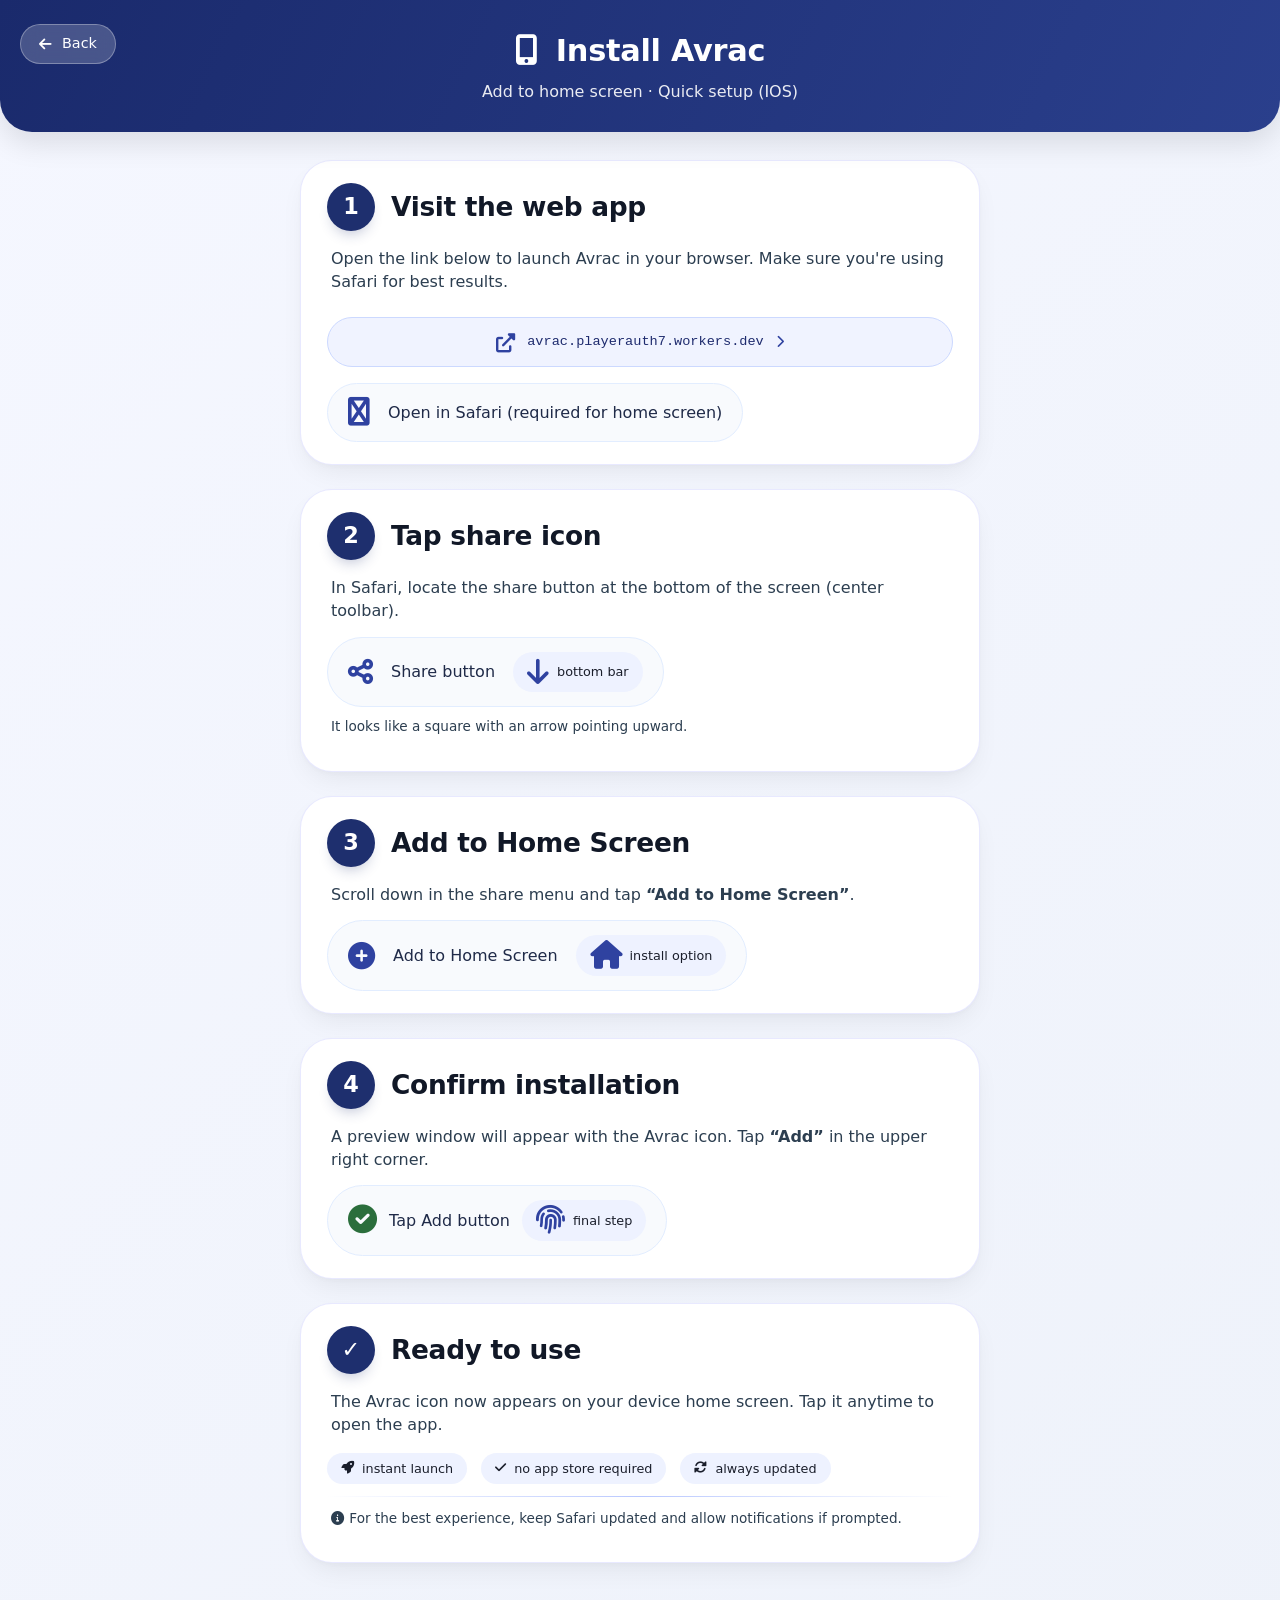
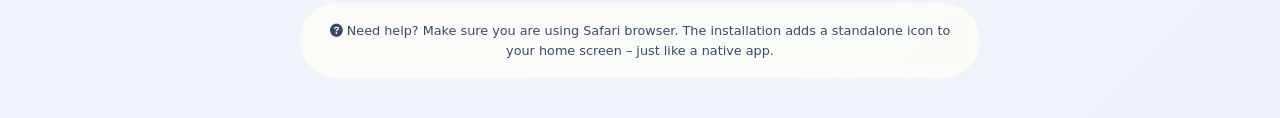
==== ios-pwa.html @ afd78d82 "Add files via upload" ====
<!DOCTYPE html>
<html lang="en">
<head>
  <meta charset="UTF-8" />
  <meta name="viewport" content="width=device-width, initial-scale=1.0, viewport-fit=cover" />
  <title>Avrac/IOS/PWA/Install</title>
  
  <!-- Font Awesome 6 (free) -->
  <link rel="stylesheet" href="https://cdnjs.cloudflare.com/ajax/libs/font-awesome/6.0.0-beta3/css/all.min.css">
  <link rel="stylesheet" href="ios-pwa.css"/>
</head>
<body>

<div class="app-header">
  <div class="back-button-container">
    <a href="index.html" class="back-btn">
      <i class="fas fa-arrow-left"></i> 
      <span>Back</span>
    </a>
  </div>
  <div class="header-title">
    <h1><i class="fas fa-mobile-alt" style="margin-right: 8px;"></i> Install Avrac</h1>
    <p>Add to home screen · Quick setup (IOS)</p>
  </div>
</div>

<div class="container">
  
  <!-- STEP 1 - direct link to visit -->
  <div class="step-card">
    <div class="step-header">
      <div class="step-number">1</div>
      <div class="step-title">Visit the web app</div>
    </div>
    <div class="step-desc">
      Open the link below to launch Avrac in your browser. Make sure you're using Safari for best results.
    </div>
    <a href="https://avrac.playerauth7.workers.dev" class="direct-link-btn" target="_blank" rel="noopener noreferrer">
      <i class="fas fa-external-link-alt"></i>
      <span class="link-url-text">avrac.playerauth7.workers.dev</span>
      <i class="fas fa-chevron-right" style="font-size: 0.8rem;"></i>
    </a>
    <div class="visual-hint" style="margin-top: 16px;">
      <i class="fas fa-safari"></i>
      <span class="visual-label">Open in Safari (required for home screen)</span>
    </div>
  </div>

  <!-- STEP 2 - share button visual (no emoji, font awesome) -->
  <div class="step-card">
    <div class="step-header">
      <div class="step-number">2</div>
      <div class="step-title">Tap share icon</div>
    </div>
    <div class="step-desc">
      In Safari, locate the share button at the bottom of the screen (center toolbar). 
    </div>
    <div class="visual-hint">
      <i class="fas fa-share-alt" style="font-size: 1.8rem;"></i>
      <span class="visual-label">Share button</span>
      <span class="badge-light"><i class="fas fa-arrow-down"></i> bottom bar</span>
    </div>
    <div class="step-desc" style="margin-top: 10px; font-size: 0.85rem;">
      It looks like a square with an arrow pointing upward.
    </div>
  </div>

  <!-- STEP 3 - add to home screen -->
  <div class="step-card">
    <div class="step-header">
      <div class="step-number">3</div>
      <div class="step-title">Add to Home Screen</div>
    </div>
    <div class="step-desc">
      Scroll down in the share menu and tap <strong>“Add to Home Screen”</strong>.
    </div>
    <div class="visual-hint">
      <i class="fas fa-plus-circle" style="font-size: 1.7rem;"></i>
      <span class="visual-label">Add to Home Screen</span>
      <span class="badge-light"><i class="fas fa-home"></i> install option</span>
    </div>
  </div>

  <!-- STEP 4 - confirm add -->
  <div class="step-card">
    <div class="step-header">
      <div class="step-number">4</div>
      <div class="step-title">Confirm installation</div>
    </div>
    <div class="step-desc">
      A preview window will appear with the Avrac icon. Tap <strong>“Add”</strong> in the upper right corner.
    </div>
    <div class="visual-hint" style="gap: 12px;">
      <i class="fas fa-check-circle" style="color: #2b6e3c;"></i>
      <span class="visual-label">Tap Add button</span>
      <span class="badge-light"><i class="fas fa-fingerprint"></i> final step</span>
    </div>
  </div>

  <!-- STEP 5 - completion / success card -->
  <div class="step-card">
    <div class="step-header">
      <div class="step-number">✓</div>
      <div class="step-title">Ready to use</div>
    </div>
    <div class="step-desc">
      The Avrac icon now appears on your device home screen. Tap it anytime to open the app.
    </div>
    <div style="display: flex; gap: 14px; flex-wrap: wrap; margin-top: 16px;">
      <div class="badge-light"><i class="fas fa-rocket"></i> instant launch</div>
      <div class="badge-light"><i class="fas fa-check"></i> no app store required</div>
      <div class="badge-light"><i class="fas fa-sync-alt"></i> always updated</div>
    </div>
    <hr>
    <div class="step-desc" style="font-size: 0.85rem; margin-top: 4px;">
      <i class="fas fa-info-circle"></i> For the best experience, keep Safari updated and allow notifications if prompted.
    </div>
  </div>

  <div class="footer-info">
    <i class="fas fa-question-circle"></i> Need help? Make sure you are using Safari browser.
    The installation adds a standalone icon to your home screen – just like a native app.
  </div>
</div>

<!-- No JavaScript used: pure HTML/CSS with Font Awesome icons and direct anchor links -->
</body>
</html>
---- ios-pwa.css ----
* {
      margin: 0;
      padding: 0;
      box-sizing: border-box;
    }

    body {
      background: linear-gradient(135deg, #f5f7ff 0%, #eef2fa 100%);
      font-family: system-ui, -apple-system, 'Segoe UI', 'Helvetica Neue', sans-serif;
      color: #1a1e2b;
      line-height: 1.5;
      min-height: 100vh;
    }

    /* animated header with gradient shift */
    .app-header {
      background: linear-gradient(115deg, #1a2a6c, #2a3f8c, #1a2a6c);
      background-size: 200% 200%;
      animation: headerGlow 10s ease infinite;
      color: white;
      padding: 28px 20px;
      text-align: center;
      position: relative;
      box-shadow: 0 12px 28px rgba(0, 0, 0, 0.1);
      border-bottom-left-radius: 32px;
      border-bottom-right-radius: 32px;
    }

    @keyframes headerGlow {
      0% { background-position: 0% 50%; }
      50% { background-position: 100% 50%; }
      100% { background-position: 0% 50%; }
    }

    .back-button-container {
      position: absolute;
      top: 24px;
      left: 20px;
      z-index: 10;
    }

    .back-btn {
      display: inline-flex;
      align-items: center;
      gap: 10px;
      background: rgba(255, 255, 255, 0.2);
      backdrop-filter: blur(8px);
      padding: 8px 18px;
      border-radius: 60px;
      color: white;
      text-decoration: none;
      font-weight: 500;
      font-size: 0.9rem;
      transition: all 0.25s ease;
      border: 1px solid rgba(255,255,255,0.3);
    }

    .back-btn i {
      font-size: 0.9rem;
      transition: transform 0.2s;
    }

    .back-btn:hover {
      background: rgba(255, 255, 255, 0.35);
      transform: translateX(-3px);
      border-color: rgba(255,255,255,0.6);
    }

    .back-btn:hover i {
      transform: translateX(-2px);
    }

    .header-title h1 {
      font-size: 1.9rem;
      font-weight: 620;
      letter-spacing: -0.3px;
      margin-bottom: 6px;
    }

    .header-title p {
      font-size: 1rem;
      opacity: 0.9;
      font-weight: 450;
    }

    .container {
      max-width: 720px;
      margin: 28px auto 40px;
      padding: 0 20px;
    }

    /* step cards with smooth entrance animation (pure CSS) */
    .step-card {
      background: white;
      border-radius: 32px;
      padding: 22px 26px;
      margin-bottom: 24px;
      box-shadow: 0 12px 28px -8px rgba(0, 0, 0, 0.08), 0 2px 4px rgba(0,0,0,0.02);
      transition: all 0.35s cubic-bezier(0.2, 0.9, 0.4, 1.1);
      border: 1px solid rgba(100, 108, 255, 0.15);
      animation: cardRise 0.5s cubic-bezier(0.2, 0.7, 0.3, 1) backwards;
    }

    @keyframes cardRise {
      0% {
        opacity: 0;
        transform: translateY(32px);
      }
      100% {
        opacity: 1;
        transform: translateY(0);
      }
    }

    .step-card:nth-child(1) { animation-delay: 0.05s; }
    .step-card:nth-child(2) { animation-delay: 0.13s; }
    .step-card:nth-child(3) { animation-delay: 0.21s; }
    .step-card:nth-child(4) { animation-delay: 0.29s; }
    .step-card:nth-child(5) { animation-delay: 0.37s; }

    .step-card:hover {
      transform: translateY(-5px);
      box-shadow: 0 24px 40px -12px rgba(26, 42, 108, 0.2);
      border-color: rgba(74, 108, 247, 0.3);
      background: #ffffff;
    }

    .step-header {
      display: flex;
      align-items: center;
      gap: 16px;
      margin-bottom: 16px;
      flex-wrap: wrap;
    }

    .step-number {
      background: #1e2f6e;
      width: 48px;
      height: 48px;
      display: inline-flex;
      align-items: center;
      justify-content: center;
      border-radius: 60px;
      color: white;
      font-weight: 700;
      font-size: 1.4rem;
      box-shadow: 0 8px 14px -6px rgba(30, 47, 110, 0.3);
      transition: transform 0.2s, background 0.2s;
    }

    .step-card:hover .step-number {
      background: #2f42a0;
      transform: scale(1.02);
    }

    .step-title {
      font-size: 1.65rem;
      font-weight: 650;
      letter-spacing: -0.3px;
      color: #111827;
    }

    .step-desc {
      color: #2c3e50;
      margin: 8px 0 12px 0;
      font-size: 1rem;
      font-weight: 460;
      line-height: 1.45;
      padding-left: 4px;
    }

    /* direct link button - clean, no js, just anchor */
    .direct-link-btn {
      display: inline-flex;
      align-items: center;
      justify-content: center;
      gap: 12px;
      background: #f0f3ff;
      border-radius: 80px;
      padding: 14px 24px;
      margin-top: 12px;
      text-decoration: none;
      font-weight: 600;
      font-size: 1rem;
      transition: all 0.25s;
      border: 1px solid #ccd9ff;
      color: #1e2b6e;
      width: 100%;
      max-width: 100%;
      box-sizing: border-box;
    }

    .direct-link-btn i {
      font-size: 1.2rem;
      color: #2f42a0;
    }

    .direct-link-btn:hover {
      background: #e8edff;
      border-color: #6c85e0;
      transform: scale(0.98);
      box-shadow: 0 6px 14px rgba(0, 0, 0, 0.05);
    }

    .link-url-text {
      font-family: 'SF Mono', 'Menlo', monospace;
      font-size: 0.85rem;
      word-break: break-all;
      font-weight: 500;
    }

    /* visual helper for share & add actions */
    .visual-hint {
      display: flex;
      align-items: center;
      gap: 18px;
      background: #f8fafd;
      padding: 14px 20px;
      border-radius: 80px;
      margin-top: 14px;
      width: fit-content;
      border: 1px solid #e2edff;
    }

    .visual-hint i {
      font-size: 1.8rem;
      color: #2f42a0;
    }

    .visual-label {
      font-weight: 520;
      color: #1f2a48;
    }

    .badge-light {
      background: #eef2ff;
      border-radius: 40px;
      padding: 6px 14px;
      font-size: 0.8rem;
      font-weight: 500;
      display: inline-flex;
      align-items: center;
      gap: 8px;
    }

    .footer-info {
      text-align: center;
      margin-top: 40px;
      padding: 18px 20px;
      background: rgba(255, 255, 245, 0.7);
      backdrop-filter: blur(4px);
      border-radius: 48px;
      font-size: 0.8rem;
      color: #3a4a6e;
    }

    hr {
      margin: 12px 0;
      border: 0;
      height: 1px;
      background: linear-gradient(90deg, transparent, #b9c8ff, transparent);
    }
/* dark mode support */
    @media (prefers-color-scheme: dark) {
      body {
        background: linear-gradient(135deg, #0f1222 0%, #0a0d1a 100%);
        color: #eef2ff;
      }
      .step-card {
        background: #191e30;
        border-color: #2a345a;
      }
      .step-card:hover {
        background: #20273f;
        border-color: #4a62b0;
      }
      .step-title {
        color: #f0f3ff;
      }
      .step-desc {
        color: #cbd5ff;
      }
      .direct-link-btn {
        background: #232b48;
        border-color: #3a4670;
        color: #c6dcff;
      }
      .direct-link-btn i {
        color: #9bb3f0;
      }
      .direct-link-btn:hover {
        background: #2e385e;
        border-color: #7085dd;
      }
      .visual-hint {
        background: #111625;
        border-color: #2b3458;
      }
      .visual-label {
        color: #cddcff;
      }
      .badge-light {
        background: #242d50;
        color: #e0eaff;
      }
      .footer-info {
        background: rgba(20, 25, 45, 0.8);
        color: #b7c3f0;
      }
      .step-number {
        background: #2a3d7a;
        box-shadow: 0 6px 12px rgba(0,0,0,0.3);
      }
      .back-btn {
        background: rgba(0, 0, 0, 0.45);
        border-color: rgba(255,255,255,0.2);
      }
    }

    /* responsive */
    @media (max-width: 550px) {
      .container {
        padding: 0 16px;
      }
      .step-card {
        padding: 18px 20px;
      }
      .step-title {
        font-size: 1.4rem;
      }
      .step-number {
        width: 42px;
        height: 42px;
        font-size: 1.2rem;
      }
      .back-btn {
        padding: 6px 14px;
        font-size: 0.8rem;
      }
      .back-button-container {
        top: 18px;
        left: 16px;
      }
      .header-title h1 {
        font-size: 1.6rem;
      }
    }

    /* subtle pulse for the last step */
    @keyframes gentleGlow {
      0% { box-shadow: 0 0 0 0 rgba(70, 100, 210, 0.2); }
      70% { box-shadow: 0 0 0 8px rgba(70, 100, 210, 0); }
      100% { box-shadow: 0 0 0 0 rgba(70, 100, 210, 0); }
    }
    .step-card:last-child .step-number {
      animation: gentleGlow 2s infinite;
    }
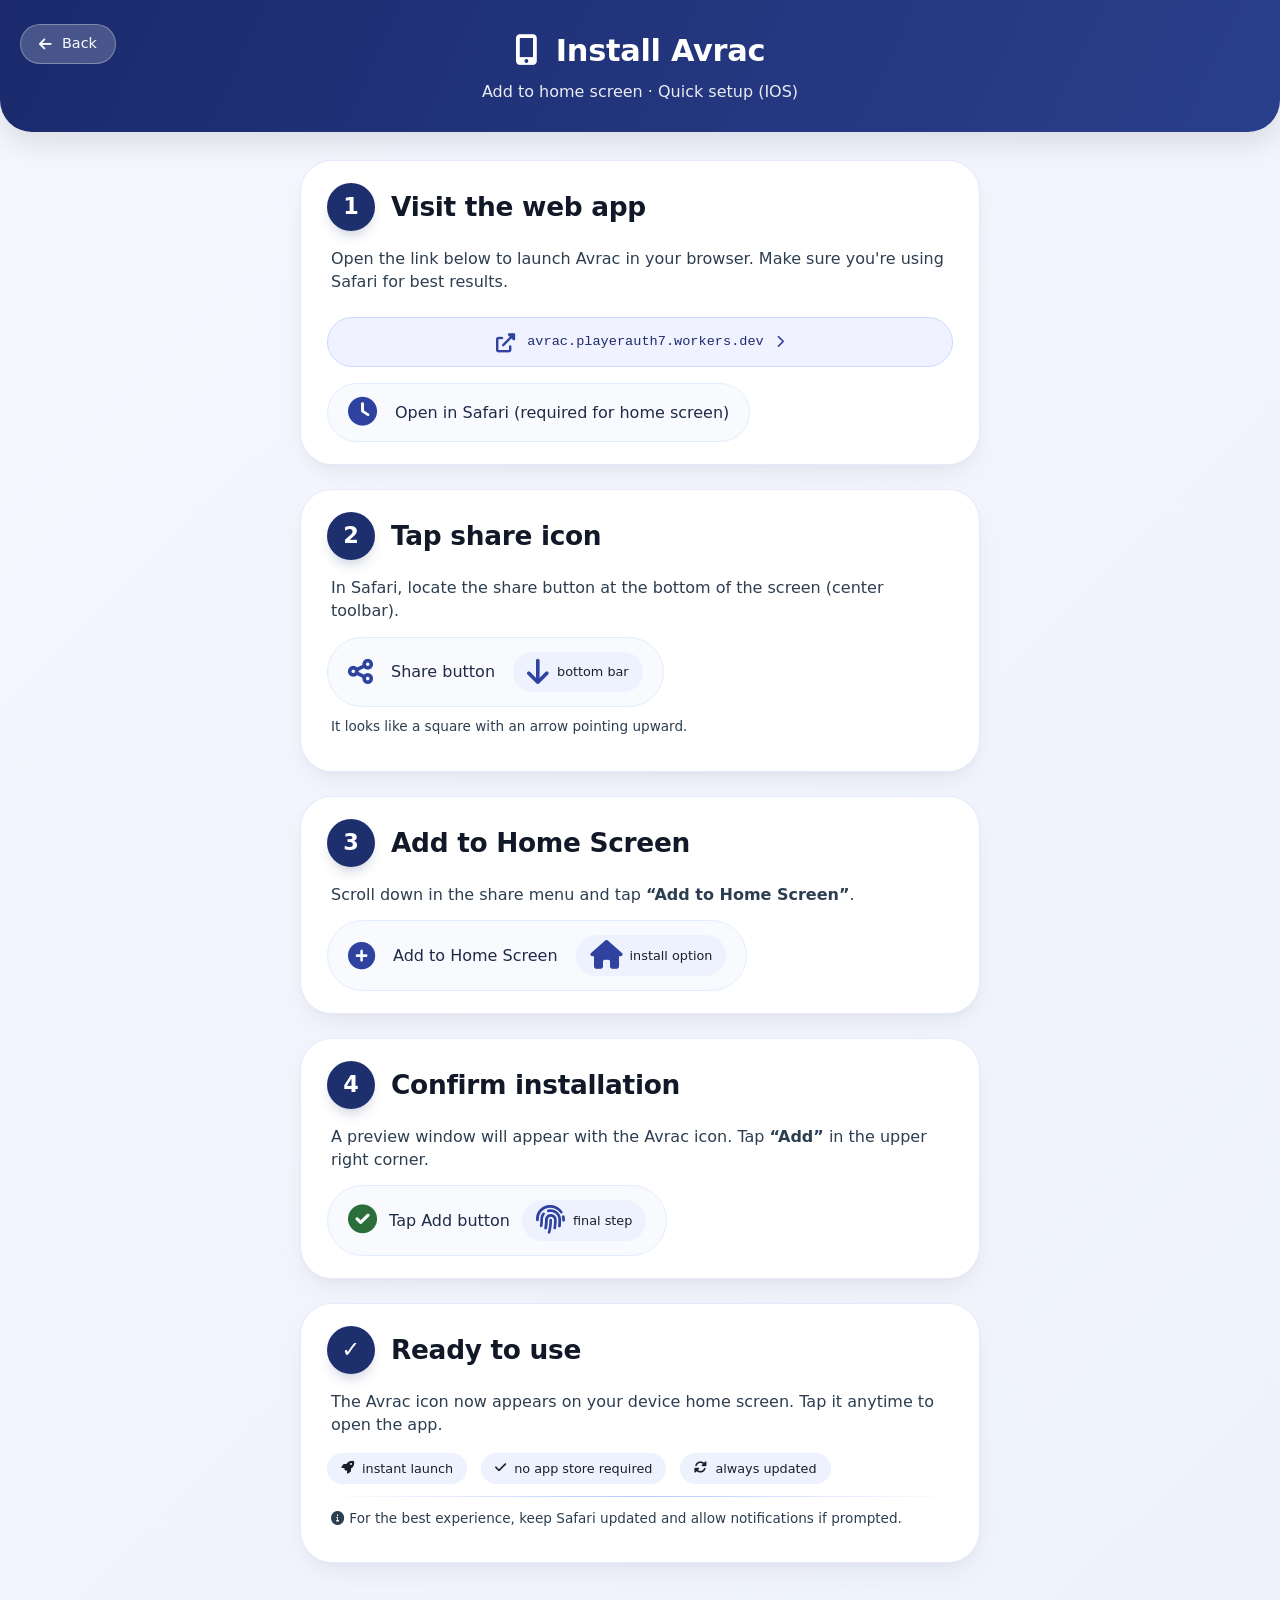
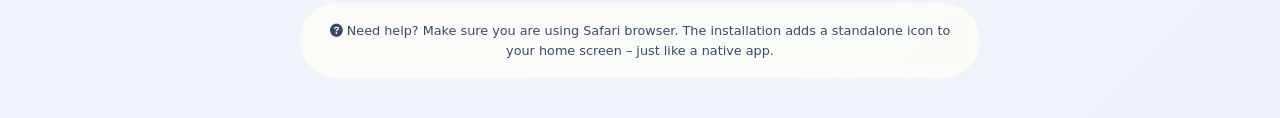
==== commit dde7c1eb: "Update ios-pwa.html" ====
--- a/ios-pwa.html
+++ b/ios-pwa.html
@@ -41,7 +41,7 @@
       <i class="fas fa-chevron-right" style="font-size: 0.8rem;"></i>
     </a>
     <div class="visual-hint" style="margin-top: 16px;">
-      <i class="fas fa-safari"></i>
+      <i class="fas fa-clock"></i>
       <span class="visual-label">Open in Safari (required for home screen)</span>
     </div>
   </div>
@@ -125,4 +125,4 @@
 
 <!-- No JavaScript used: pure HTML/CSS with Font Awesome icons and direct anchor links -->
 </body>
-</html>+</html>
